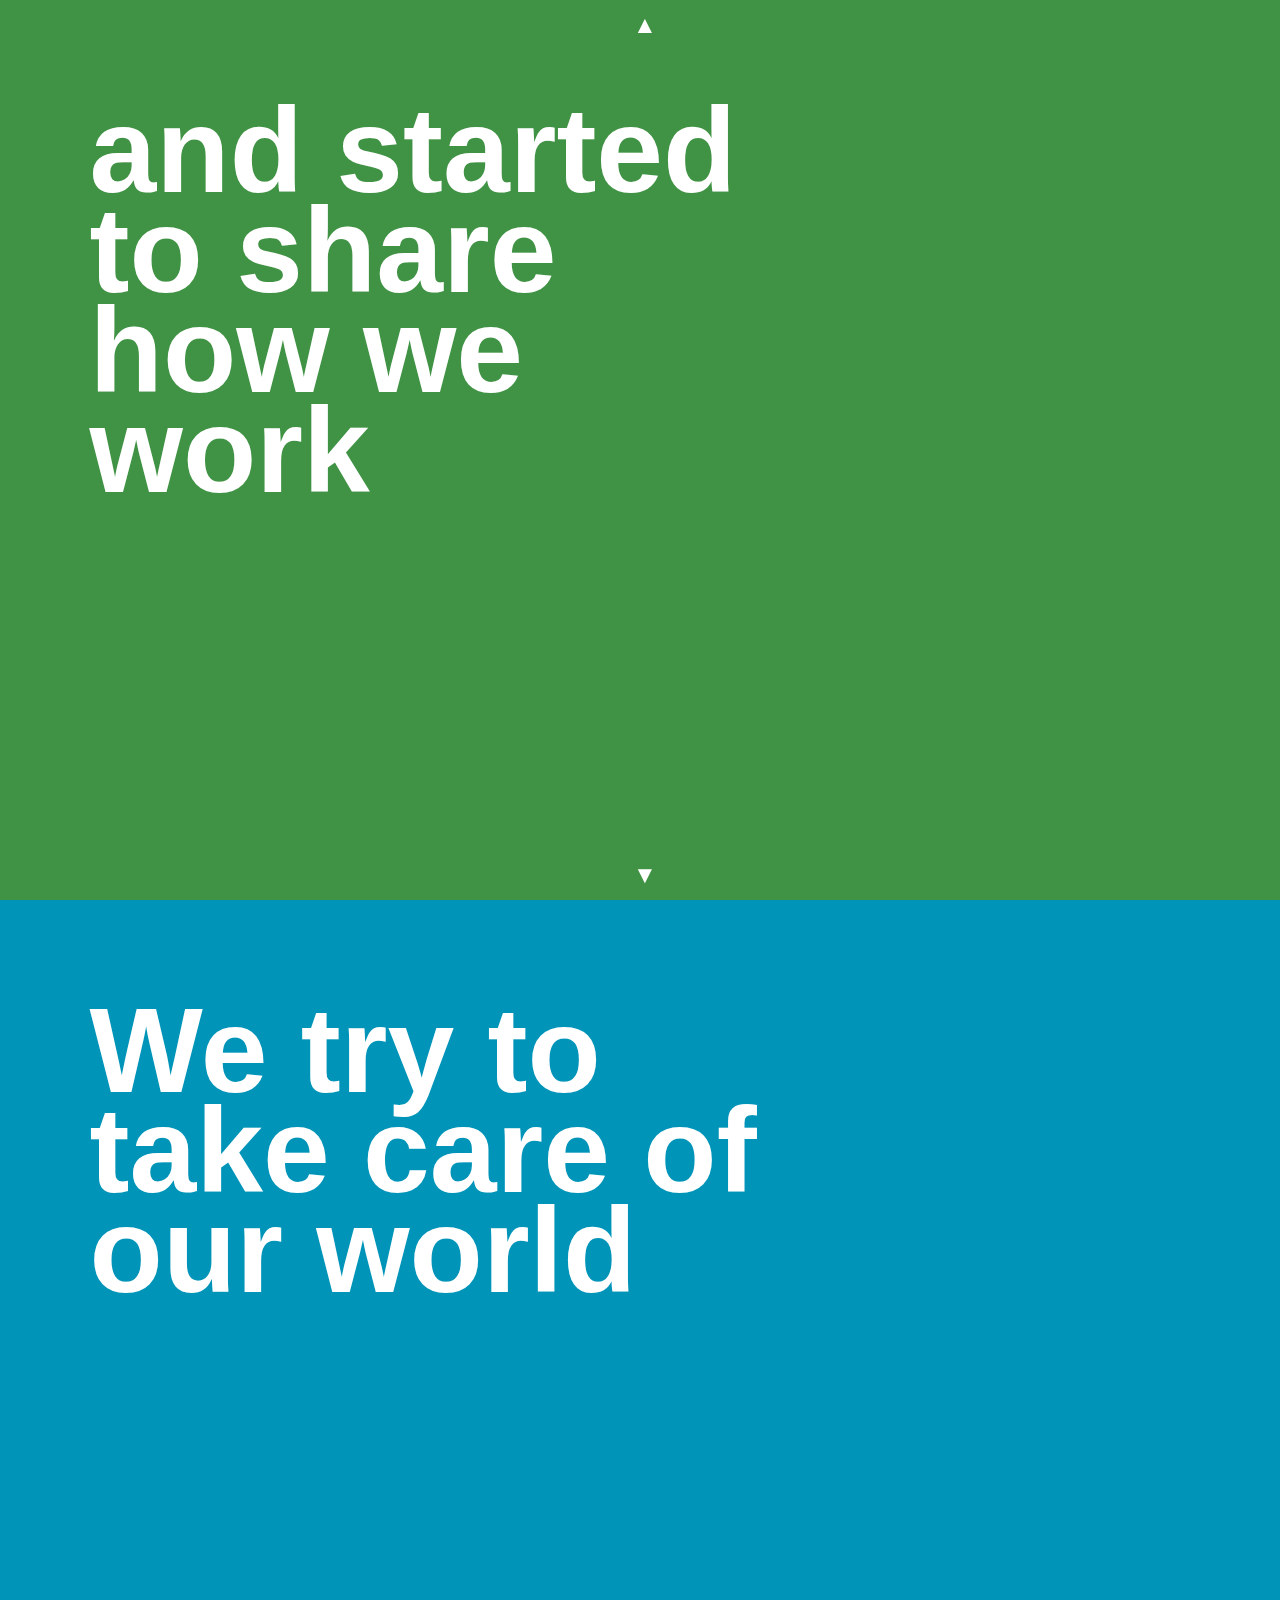
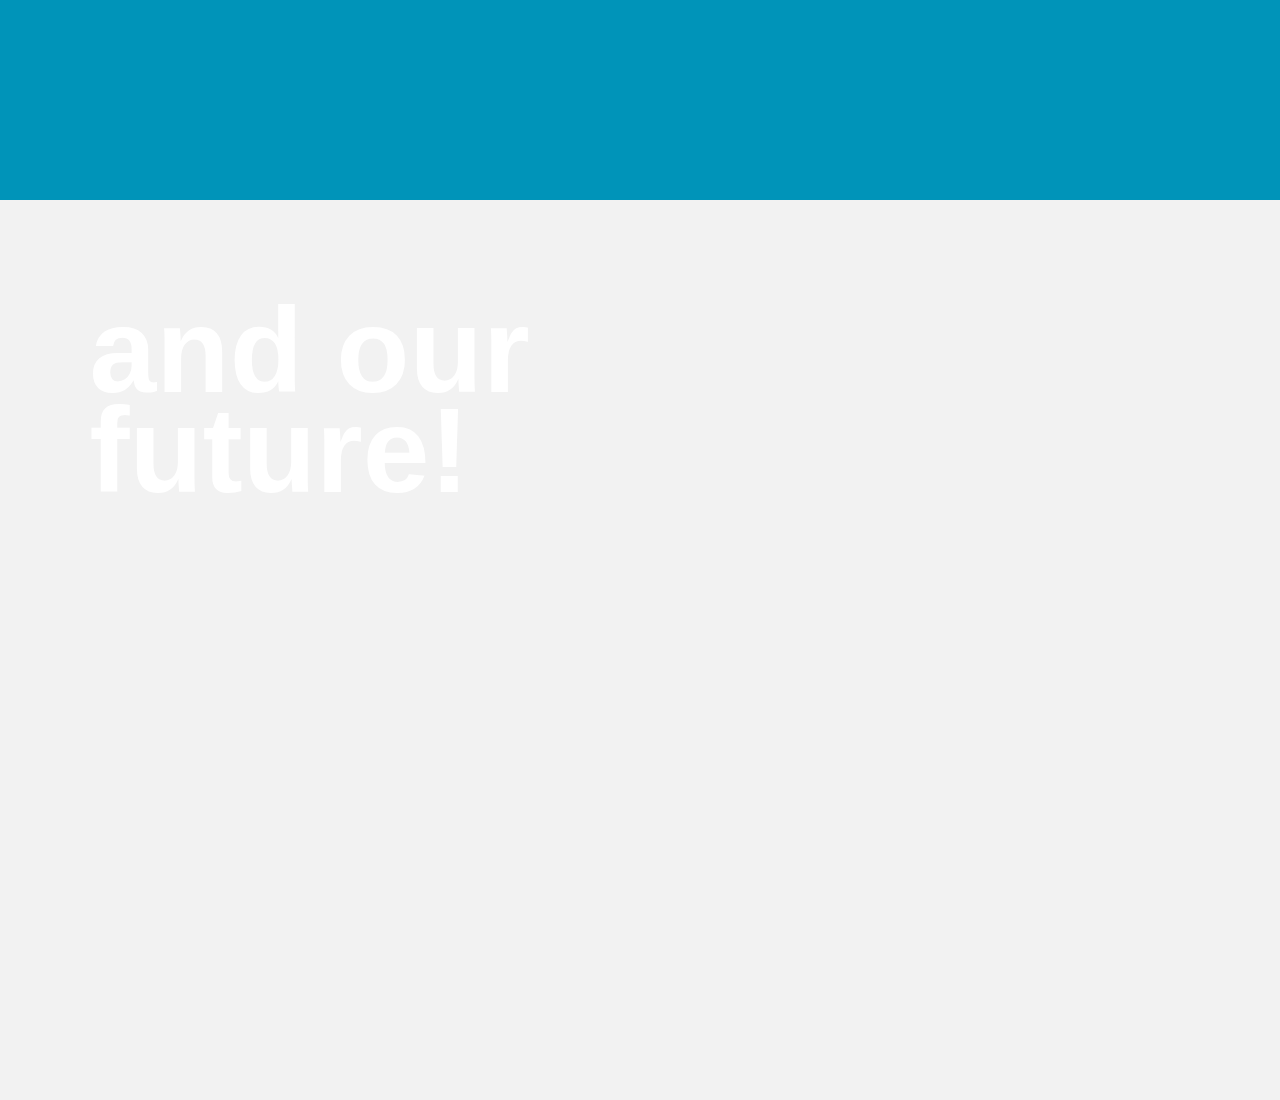
==== quote site/index.html @ 1ffe29b5 "init commit" ====
<!DOCTYPE html>
<!--[if lt IE 7]>      <html class="no-js lt-ie9 lt-ie8 lt-ie7"> <![endif]-->
<!--[if IE 7]>         <html class="no-js lt-ie9 lt-ie8"> <![endif]-->
<!--[if IE 8]>         <html class="no-js lt-ie9"> <![endif]-->
<!--[if gt IE 8]><!--> <html class="no-js"> <!--<![endif]-->
    <head>
        <meta charset="utf-8">
        <meta http-equiv="X-UA-Compatible" content="IE=edge,chrome=1">
        <title></title>
        <meta name="description" content="">
        <meta name="viewport" content="width=device-width, initial-scale=1">

        <link rel="stylesheet" href="css/normalize.min.css">
        <link rel="stylesheet" href="css/main.css">

        <script src="http://code.jquery.com/jquery-1.11.0.min.js"></script>
        <script src="js/vendor/imagesloaded.pkgd.min.js"></script>
        <script type="text/javascript" src="js/vendor/skrollr.min.js"></script>
        <!--[if lt IE 9]>
        <script type="text/javascript" src="js/vendor/skrollr.ie.min.js"></script>
        <![endif]-->
        <script type="text/javascript" src="js/main.js"></script>
        <link href='http://fonts.googleapis.com/css?family=Raleway:100' rel='stylesheet' type='text/css'>
		<link rel="stylesheet" type="text/css" href="http://cloud.typography.com/6257292/784244/css/fonts.css" />    
		</head>
    
    
    <body class=''>
	    
        <button class='previous nav-button'>▲</button>
        <button class='next nav-button'>▼</button>

        

<!-- SLIDE 8 PRINCIPLES -->

		<section id='slide-8' class='slide'>
		
		<div class='cropbox'>		
			
            <div class='slideHeader' id='slideHeaderPrinciples'>
		            <h2>and started to share how we work</h2>
			</div>

			
			<div class='slideData' id='slidePrinciplesData'>
				
			</div>
			
			<div id='principlesImages'>
				
			</div>
		
		</div>	
		</section>
		


<!-- SLIDE 9 COMMUTES -->

		<section id='slide-9' class='slide'>

		<div class='cropbox'>		
			
            <div class='slideHeader' id='slideHeaderCommutes'>
		            <h2>We try to take care of our world</h2>
			</div>

			
			<div class='slideData' id='slideCommutesData'>
				
			</div>
			
			<div id='commutesImages'>
				
			</div>
		</div>			
		</section>

<!-- SLIDE 10 FINAL SLIDE -->

		<section id='slide-10' class='slide'>

		<div class='cropbox'>		
			
            <div class='slideHeader' id='slideHeaderDrinks'>
		            <h2>and our future!</h2>
			</div>

			
			<div class='slideData' id='slideDrinksData'>
				
			</div>
			
			<div id='DrinksImages'>
				
			</div>
		</div>			
		</section>

    </body>
</html>
---- quote site/css/main.css ----
/*! HTML5 Boilerplate v4.3.0 | MIT License | http://h5bp.com/ */

html,
button,
input,
select,
textarea {
    color: #222;
}

html {
    font-size: 1em;
    line-height: 1.4;
}

::-moz-selection {
    background: #b3d4fc;
    text-shadow: none;
}

::selection {
    background: #b3d4fc;
    text-shadow: none;
}

hr {
    display: block;
    height: 1px;
    border: 0;
    border-top: 1px solid #ccc;
    margin: 1em 0;
    padding: 0;
}

audio,
canvas,
img,
video {
    vertical-align: middle;
}

fieldset {
    border: 0;
    margin: 0;
    padding: 0;
}

textarea {
    resize: vertical;
}

.browsehappy {
    margin: 0.2em 0;
    background: #ccc;
    color: #000;
    padding: 0.2em 0;
}


/* ===== Initializr Styles ==================================================
   Author: Jonathan Verrecchia - verekia.com/initializr/responsive-template
   ========================================================================== */

body {
    font: 16px/26px Helvetica, Helvetica Neue, Arial;
}

.wrapper {
    width: 90%;
    margin: 0 5%;
}

/* ===================
    ALL: Orange Theme
   =================== */

.header-container {
    border-bottom: 20px solid #e44d26;
}

.footer-container,
.main aside {
    border-top: 20px solid #e44d26;
}

.header-container,
.footer-container,
.main aside {
    background: #f16529;
}

.title {
    color: white;
}

/* ==============
    MOBILE: Menu
   ============== */

nav ul {
    margin: 0;
    padding: 0;
}

nav a {
    display: block;
    margin-bottom: 10px;
    padding: 15px 0;

    text-align: center;
    text-decoration: none;
    font-weight: bold;

    color: white;
    background: #e44d26;
}

nav a:hover,
nav a:visited {
    color: white;
}

nav a:hover {
    text-decoration: underline;
}

/* ==============
    MOBILE: Main
   ============== */

.main {
    padding: 30px 0;
}

.main article h1 {
    font-size: 2em;
}

.main aside {
    color: white;
    padding: 0px 5% 10px;
}

.footer-container footer {
    color: white;
    padding: 20px 0;
}

/* ===============
    ALL: IE Fixes
   =============== */

.ie7 .title {
    padding-top: 20px;
}

/* ==========================================================================
   Author's custom styles
   ========================================================================== */

/* colors */
/* gt-blue: #00aeef */
/* light-grey: #f2f2f2*/

body {
    background-color:#f2f2f2;
	font-family: "Gotham SSm A", "Gotham SSm B", sans-serif;    
	font-weight: 100;

}


button{
    border:none;
    background-color:transparent;
    color:#ffffff;
    font-size:2em;
    text-align: center
}

button:hover{
    color:#00aeef;
}

button:focus{
    outline:none;
}



/* NAV */
.nav-button{
	font-size: 1.5em;
    width:40px;
    position:fixed;
    left:50%;
    margin-left:-15px;
    z-index: 10;
}

.next{
    bottom:10px;
}

.previous{
    top:10px;
}



/* SKROLLR */


/* scrollable content */

.slide{
    overflow: visible;
    position: relative;
}

.cropbox {
	position: relative;
	overflow: hidden;
	width: 100%;
	height: 100%;
}

#titleLabel{
    position:absolute;
    width:400px;
    margin:0px auto;
    top: 36%;
    left: 13%;
    color:#ffffff;
    height:25%;
    width: auto;
    font-size:3em;
    line-height: 90%;
}

.slideHeader {
	position: absolute;
	font-family: "Gotham SSm A", "Gotham SSm B", sans-serif;    
	font-weight: 100;
	top: 0%;
	left: 7%;
	font-size: 5em;
	width: 700px;
	height: auto;
	line-height: 125%;
	color: #ffffff;
		
}

.slideData {
	position: absolute;
	font-size: 1.5em;
	width: 400px;
	height: auto; 
	line-height: 150%;
	color: #ffffff;
}



/* ----- SLIDE 8 PRINCIPLES ------ */
#slide-8 {
	background-color: #409344;
}

#slideHeaderPrinciples{
	
}

#slidePrinciplesData{
	
}

#principlesImages{
	
}

/* ----- SLIDE 9 SNACK ------ */
#slide-9 {
	background-color: #0094B9;
}

#slideHeaderSnack{
	
}

#slideSnackData{
	
}

#snackImages{
	

/* ----- SLIDE 10 WORKING HARD FRIENDS STUFF ------ */
#slide-10 {
	background-color: #968AB1;
}

#slideHeaderDrinks{
	
}

#slideDrinksData{
	
}

#DrinksImages{
	
}


/* OTHER STUFF */
section{
/*     border-bottom:10px solid pink;  */

}



/* ANCHORS */

.anchor{
    position:absolute;
    width:1px;
    height:1px;
    background-color:transparent;
}

/* add the debug  class to the body tag to show anchors */
.debug .anchor{
    width: 100px;
    height:10px;
    background-color:white;
}



/* ==========================================================================
   Media Queries
   ========================================================================== */

@media only screen and (min-width: 480px) {

/* ====================
    INTERMEDIATE: Menu
   ==================== */

    nav a {
        float: left;
        width: 27%;
        margin: 0 1.7%;
        padding: 25px 2%;
        margin-bottom: 0;
    }

    nav li:first-child a {
        margin-left: 0;
    }

    nav li:last-child a {
        margin-right: 0;
    }

/* ========================
    INTERMEDIATE: IE Fixes
   ======================== */

    nav ul li {
        display: inline;
    }

    .oldie nav a {
        margin: 0 0.7%;
    }
}

@media only screen and (min-width: 768px) {

/* ====================
    WIDE: CSS3 Effects
   ==================== */

    .header-container,
    .main aside {
        -webkit-box-shadow: 0 5px 10px #aaa;
           -moz-box-shadow: 0 5px 10px #aaa;
                box-shadow: 0 5px 10px #aaa;
    }

/* ============
    WIDE: Menu
   ============ */

    .title {
        float: left;
    }

    nav {
        float: right;
        width: 38%;
    }

/* ============
    WIDE: Main
   ============ */

    .main article {
        float: left;
        width: 57%;
    }

    .main aside {
        float: right;
        width: 28%;
    }
}

@media only screen and (min-width: 1140px) {

/* ===============
    Maximal Width
   =============== */

    .wrapper {
        width: 1026px; /* 1140px - 10% for margins */
        margin: 0 auto;
    }
}

/* ==========================================================================
   Helper classes
   ========================================================================== */

.ir {
    background-color: transparent;
    border: 0;
    overflow: hidden;
    *text-indent: -9999px;
}

.ir:before {
    content: "";
    display: block;
    width: 0;
    height: 150%;
}

.hidden {
    display: none !important;
    visibility: hidden;
}

.visuallyhidden {
    border: 0;
    clip: rect(0 0 0 0);
    height: 1px;
    margin: -1px;
    overflow: hidden;
    padding: 0;
    position: absolute;
    width: 1px;
}

.visuallyhidden.focusable:active,
.visuallyhidden.focusable:focus {
    clip: auto;
    height: auto;
    margin: 0;
    overflow: visible;
    position: static;
    width: auto;
}

.invisible {
    visibility: hidden;
}

.clearfix:before,
.clearfix:after {
    content: " ";
    display: table;
}

.clearfix:after {
    clear: both;
}

.clearfix {
    *zoom: 1;
}

/* ==========================================================================
   Print styles
   ========================================================================== */

@media print {
    * {
        background: transparent !important;
        color: #000 !important;
        box-shadow: none !important;
        text-shadow: none !important;
    }

    a,
    a:visited {
        text-decoration: underline;
    }

    a[href]:after {
        content: " (" attr(href) ")";
    }

    abbr[title]:after {
        content: " (" attr(title) ")";
    }

    .ir a:after,
    a[href^="javascript:"]:after,
    a[href^="#"]:after {
        content: "";
    }

    pre,
    blockquote {
        border: 1px solid #999;
        page-break-inside: avoid;
    }

    thead {
        display: table-header-group;
    }

    tr,
    img {
        page-break-inside: avoid;
    }

    img {
        max-width: 100% !important;
    }

    @page {
        margin: 0.5cm;
    }

    p,
    h2,
    h3 {
        orphans: 3;
        widows: 3;
    }

    h2,
    h3 {
        page-break-after: avoid;
    }
}
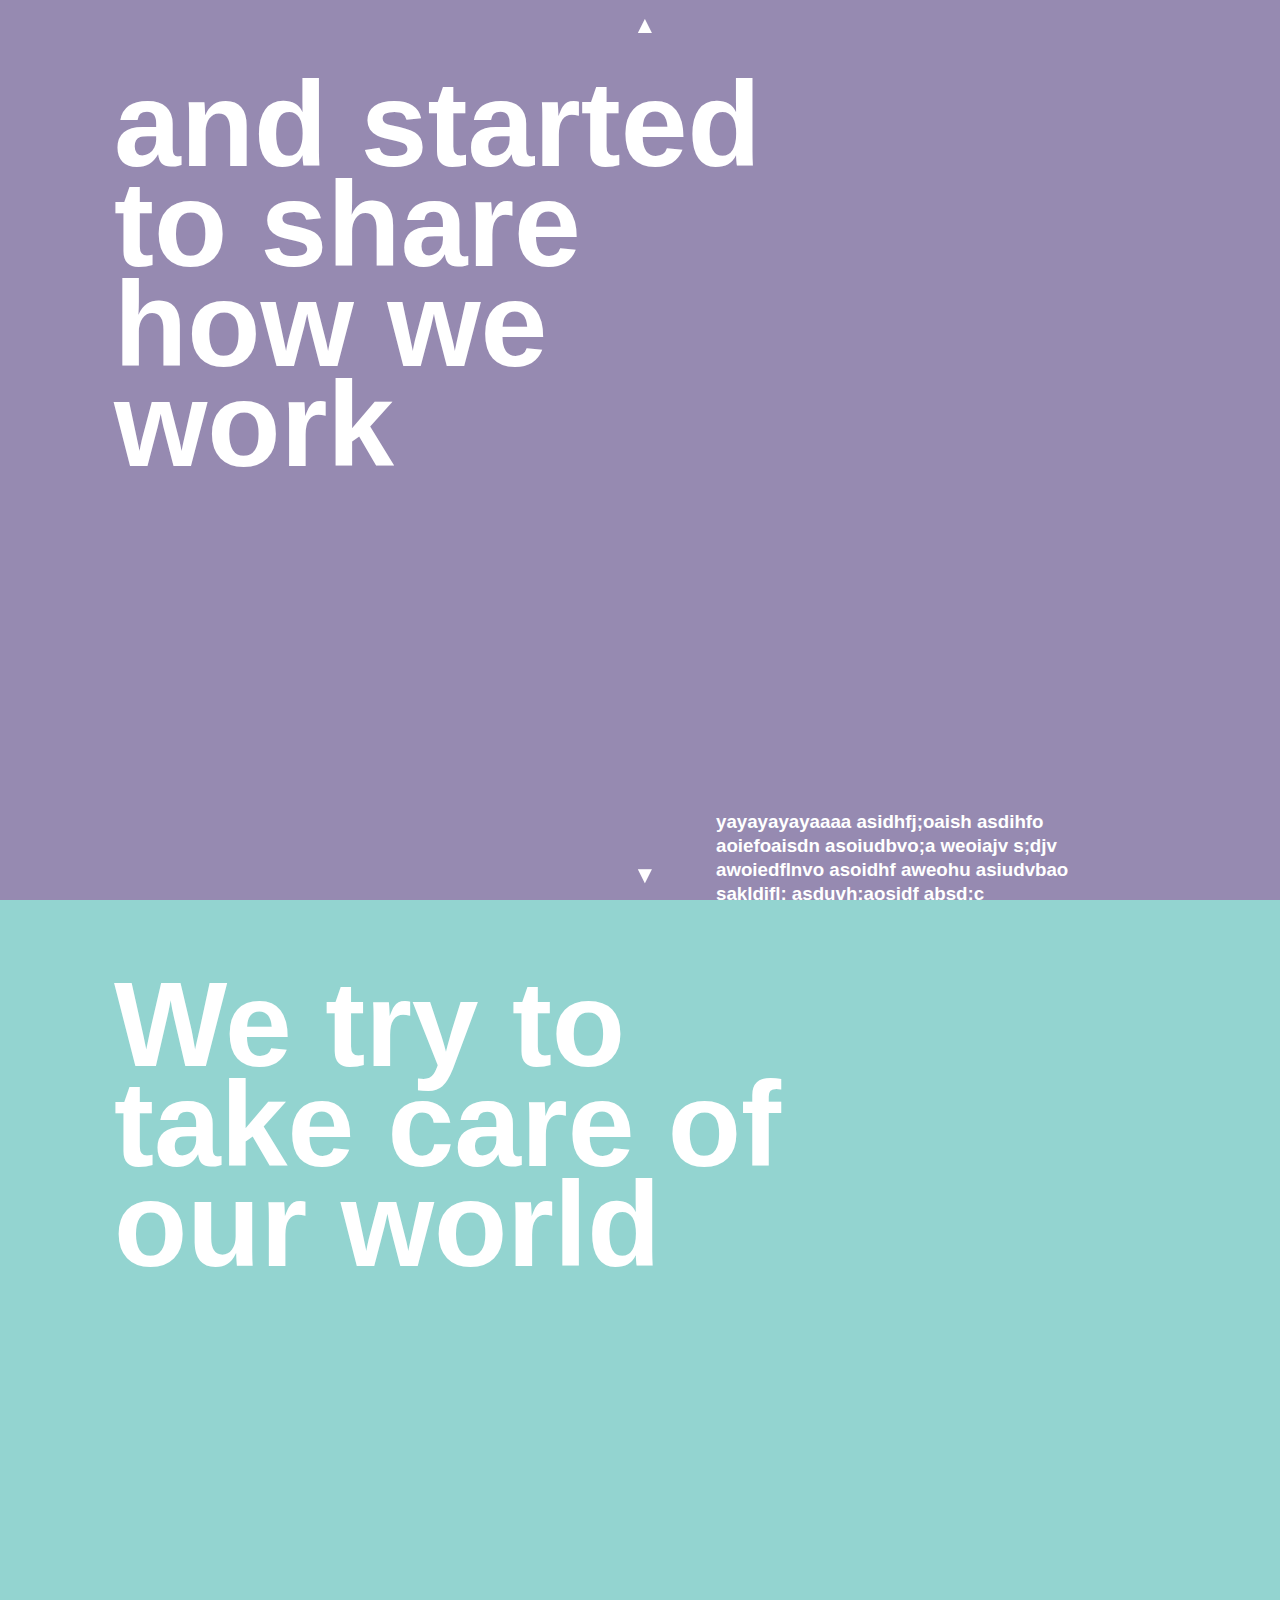
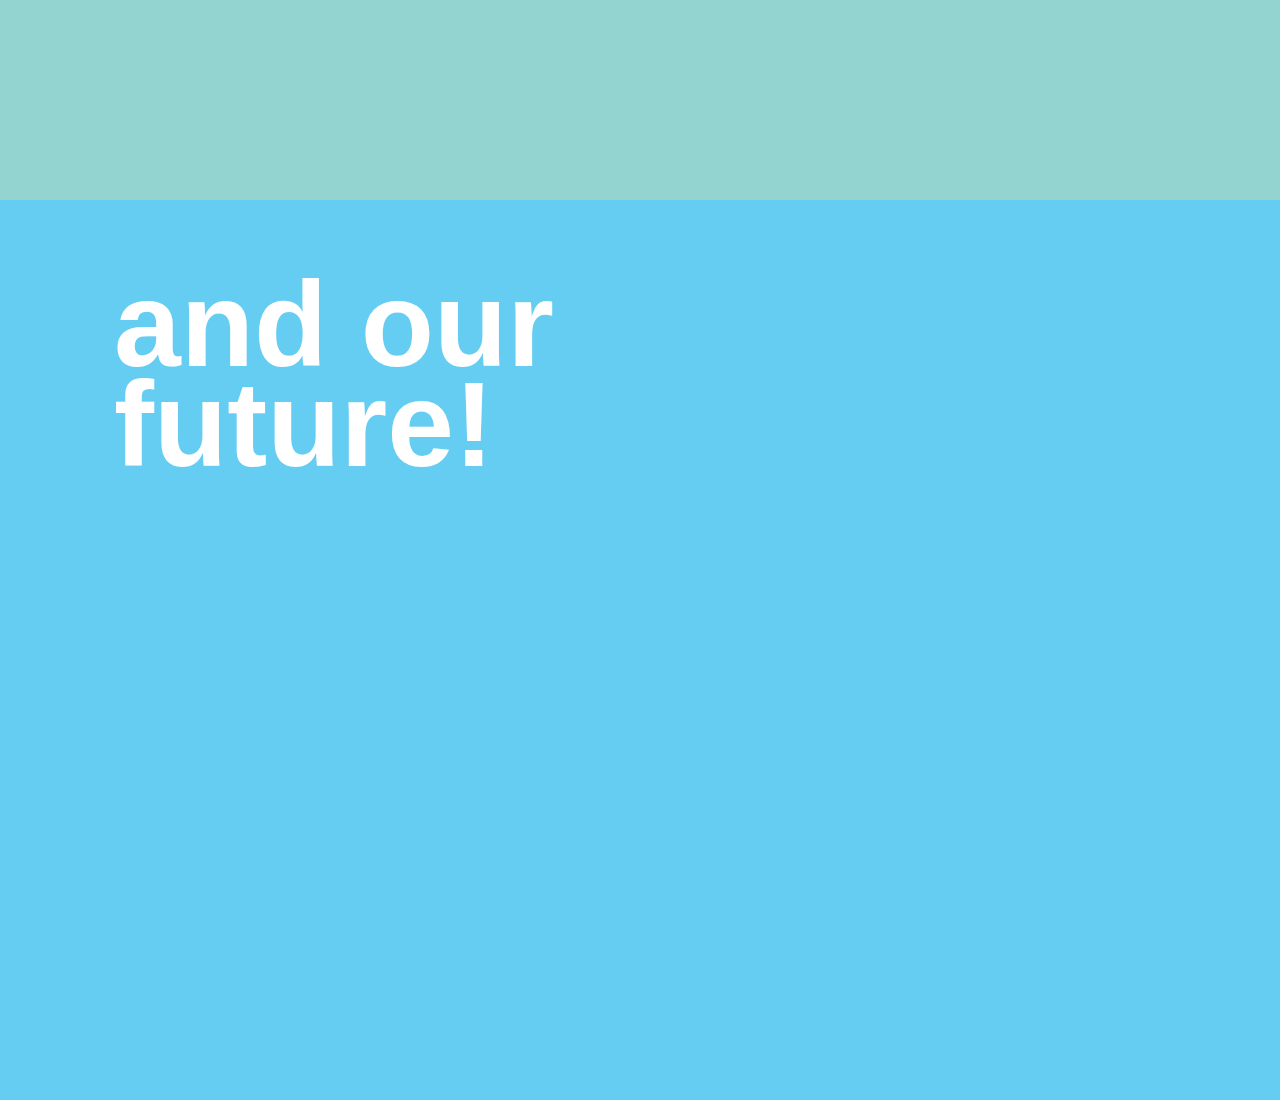
==== commit 389e0a86: "2nd commit" ====
--- a/quote site/index.html
+++ b/quote site/index.html
@@ -32,42 +32,38 @@
 
         
 
-<!-- SLIDE 8 PRINCIPLES -->
+<!-- SLIDE 1 -->
 
-		<section id='slide-8' class='slide'>
+		<section id='slide-1' class='slide'>
 		
 		<div class='cropbox'>		
 			
-            <div class='slideHeader' id='slideHeaderPrinciples'>
+            <div class='slideHeader' >
 		            <h2>and started to share how we work</h2>
 			</div>
 
 			
-			<div class='slideData' id='slidePrinciplesData'>
-				
+			<div class='slideData'>
+				<h3>yayayayayaaaa asidhfj;oaish asdihfo aoiefoaisdn asoiudbvo;a weoiajv s;djv awoiedflnvo asoidhf aweohu asiudvbao sakldjfl; asduvh;aosidf absd;c</h3>
 			</div>
-			
-			<div id='principlesImages'>
-				
-			</div>
-		
+					
 		</div>	
 		</section>
 		
 
 
-<!-- SLIDE 9 COMMUTES -->
+<!-- SLIDE 2 -->
 
-		<section id='slide-9' class='slide'>
+		<section id='slide-2' class='slide'>
 
 		<div class='cropbox'>		
 			
-            <div class='slideHeader' id='slideHeaderCommutes'>
+            <div class='slideHeader' >
 		            <h2>We try to take care of our world</h2>
 			</div>
 
 			
-			<div class='slideData' id='slideCommutesData'>
+			<div class='slideData'>
 				
 			</div>
 			
@@ -77,24 +73,21 @@
 		</div>			
 		</section>
 
-<!-- SLIDE 10 FINAL SLIDE -->
+<!-- SLIDE 3 -->
 
-		<section id='slide-10' class='slide'>
+		<section id='slide-3' class='slide'>
 
 		<div class='cropbox'>		
 			
-            <div class='slideHeader' id='slideHeaderDrinks'>
+            <div class='slideHeader'>
 		            <h2>and our future!</h2>
 			</div>
 
 			
-			<div class='slideData' id='slideDrinksData'>
+			<div class='slideData'>
 				
 			</div>
 			
-			<div id='DrinksImages'>
-				
-			</div>
 		</div>			
 		</section>
 
--- a/quote site/css/main.css
+++ b/quote site/css/main.css
@@ -239,79 +239,55 @@
 }
 
 .slideHeader {
-	position: absolute;
-	font-family: "Gotham SSm A", "Gotham SSm B", sans-serif;    
-	font-weight: 100;
-	top: 0%;
-	left: 7%;
+	position: relative;
+	float: left;
+	font-weight: 100em;
+	top: -90px;
+	left: 50px;
+	margin: 5%;
 	font-size: 5em;
 	width: 700px;
 	height: auto;
 	line-height: 125%;
 	color: #ffffff;
+	z-index: 0;
 		
 }
 
 .slideData {
-	position: absolute;
-	font-size: 1.5em;
+	position: relative;
+	float: right;
+	bottom: 0px;
+	right: 100px;
+	margin: 5%;
+	font-size: 1em;
 	width: 400px;
 	height: auto; 
 	line-height: 150%;
 	color: #ffffff;
-}
-
-
-
-/* ----- SLIDE 8 PRINCIPLES ------ */
-#slide-8 {
-	background-color: #409344;
-}
-
-#slideHeaderPrinciples{
+	z-index: 1;
+}
+
+
+
+/* ----- SLIDE 1 PRINCIPLES ------ */
+#slide-1 {
+	background-color: #968AB1;
+}
+
+
+/* ----- SLIDE 2  ------ */
+#slide-2 {
+	background-color: #93d4d0;
+}
+
 	
-}
-
-#slidePrinciplesData{
-	
-}
-
-#principlesImages{
-	
-}
-
-/* ----- SLIDE 9 SNACK ------ */
-#slide-9 {
-	background-color: #0094B9;
-}
-
-#slideHeaderSnack{
-	
-}
-
-#slideSnackData{
-	
-}
-
-#snackImages{
-	
-
-/* ----- SLIDE 10 WORKING HARD FRIENDS STUFF ------ */
-#slide-10 {
-	background-color: #968AB1;
-}
-
-#slideHeaderDrinks{
-	
-}
-
-#slideDrinksData{
-	
-}
-
-#DrinksImages{
-	
-}
+
+/* ----- SLIDE 3 ------ */
+#slide-3 {
+	background-color: #66CDF2;
+}
+
 
 
 /* OTHER STUFF */
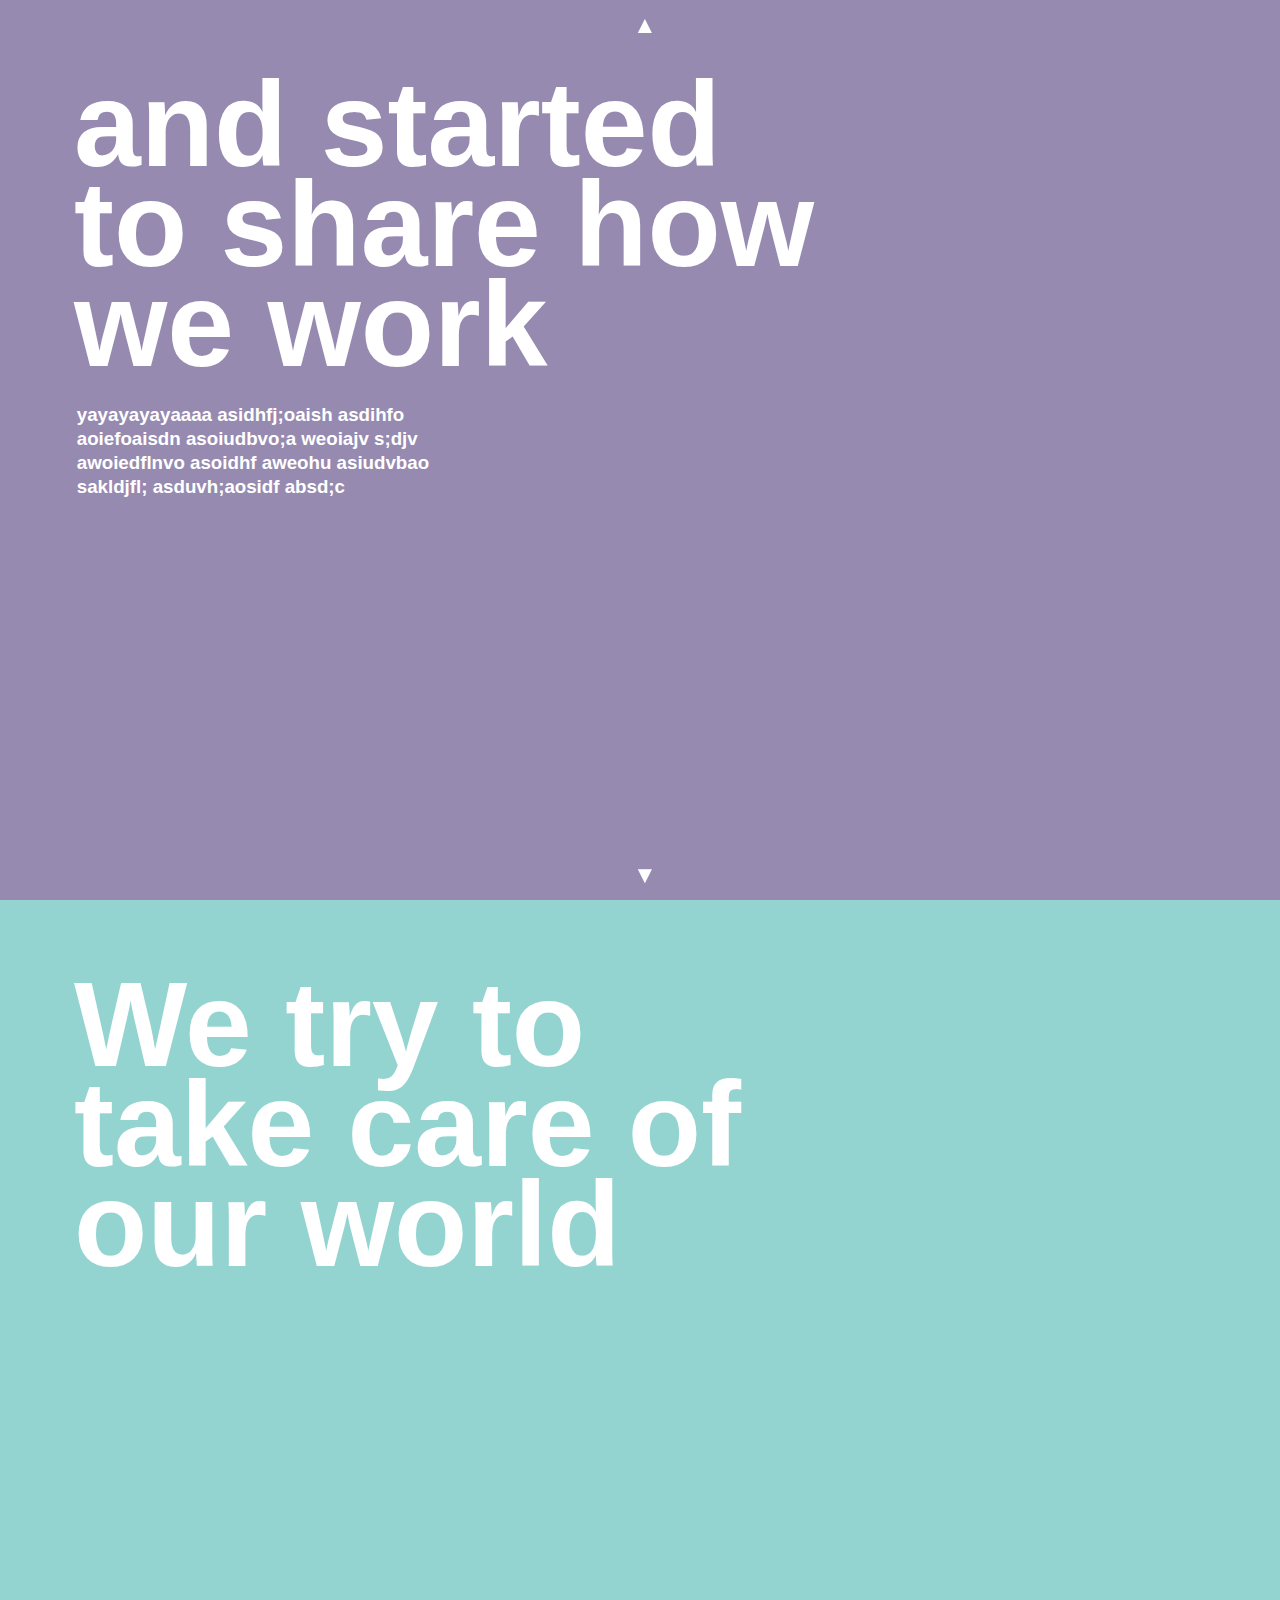
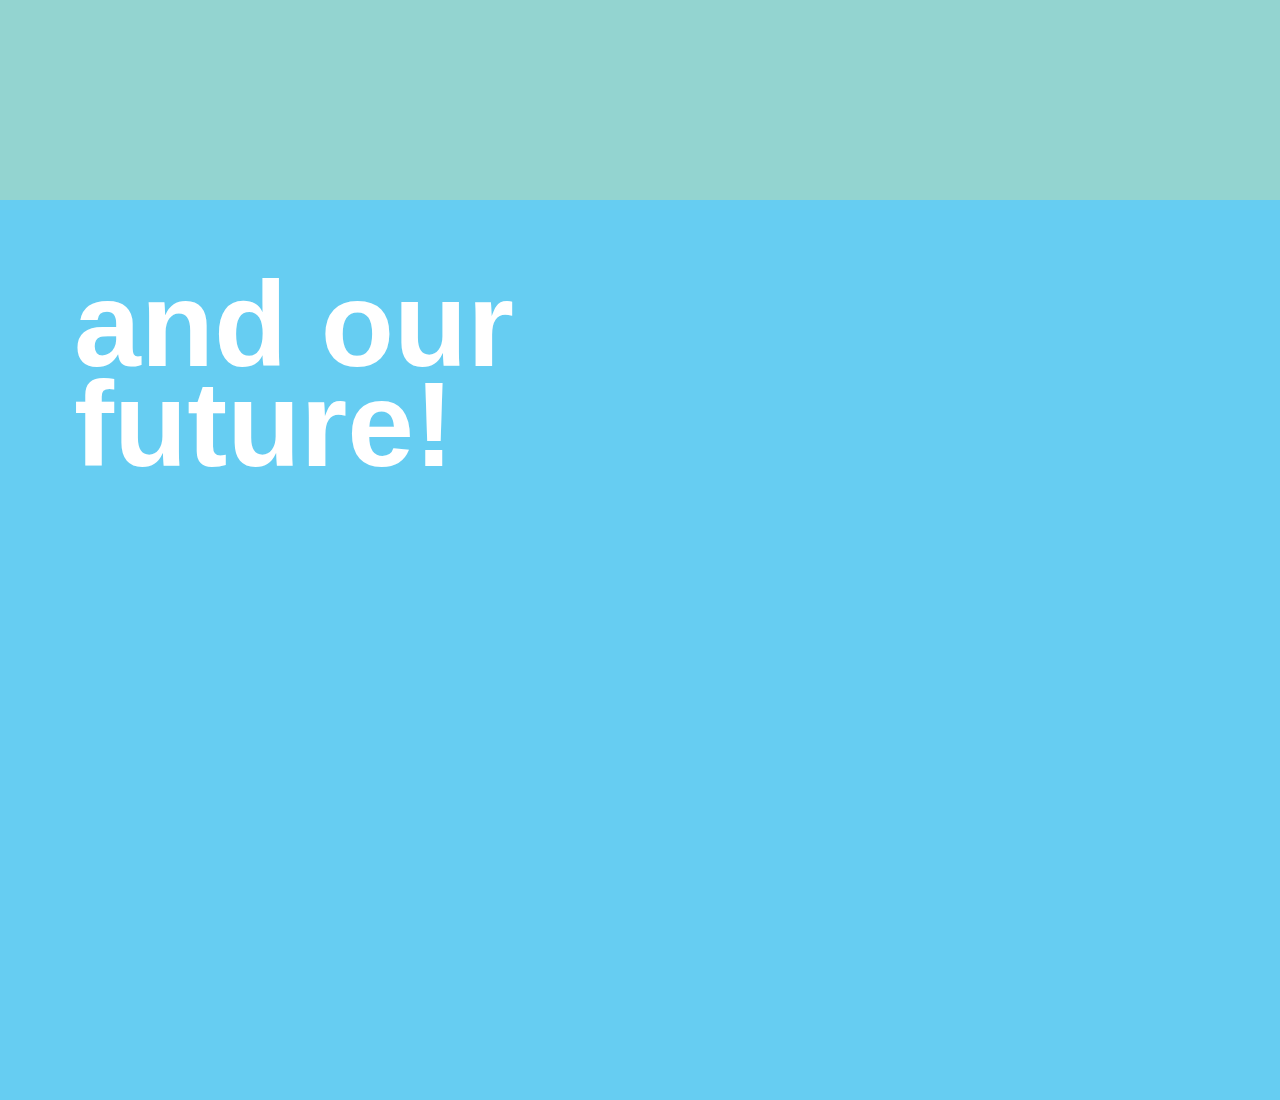
==== commit f65bd67f: "near final formatting" ====
--- a/quote site/index.html
+++ b/quote site/index.html
@@ -41,7 +41,6 @@
             <div class='slideHeader' >
 		            <h2>and started to share how we work</h2>
 			</div>
-
 			
 			<div class='slideData'>
 				<h3>yayayayayaaaa asidhfj;oaish asdihfo aoiefoaisdn asoiudbvo;a weoiajv s;djv awoiedflnvo asoidhf aweohu asiudvbao sakldjfl; asduvh;aosidf absd;c</h3>
--- a/quote site/css/main.css
+++ b/quote site/css/main.css
@@ -212,6 +212,7 @@
 
 
 /* scrollable content */
+
 
 .slide{
     overflow: visible;
@@ -239,14 +240,18 @@
 }
 
 .slideHeader {
-	position: relative;
+	position: static;
 	float: left;
 	font-weight: 100em;
-	top: -90px;
-	left: 50px;
-	margin: 5%;
+/*
+	top: -12%;
+	left: 3%;
+*/
+	margin-top: 5%;
+	margin-left: 5%;
+	margin-right: 100%;
 	font-size: 5em;
-	width: 700px;
+	width: 60%;
 	height: auto;
 	line-height: 125%;
 	color: #ffffff;
@@ -255,11 +260,13 @@
 }
 
 .slideData {
-	position: relative;
-	float: right;
-	bottom: 0px;
-	right: 100px;
-	margin: 5%;
+	position: static;
+	float: left;
+/*
+	top: 80%;
+	left: 3%;
+*/
+	margin-left: 6%;
 	font-size: 1em;
 	width: 400px;
 	height: auto; 
@@ -267,6 +274,38 @@
 	color: #ffffff;
 	z-index: 1;
 }
+
+h2 {
+	margin: 10px;
+}
+
+
+@media (max-width: 900px) {
+  .slideHeader{
+	 font-size: 4em;
+	 top: 0px;
+	 width: 75%;
+  }
+  
+  .slideData {
+	  font-size: .75em; 
+	  width: 300px;
+  }
+}
+
+@media (max-width: 640px) {
+  .slideHeader{
+	 font-size: 2em;
+	 top: 0px;
+	 width: 75%;
+  }
+  
+  .slideData {
+	  font-size: .75em; 
+	  width: 300px;
+  }
+}
+
 
 
 
